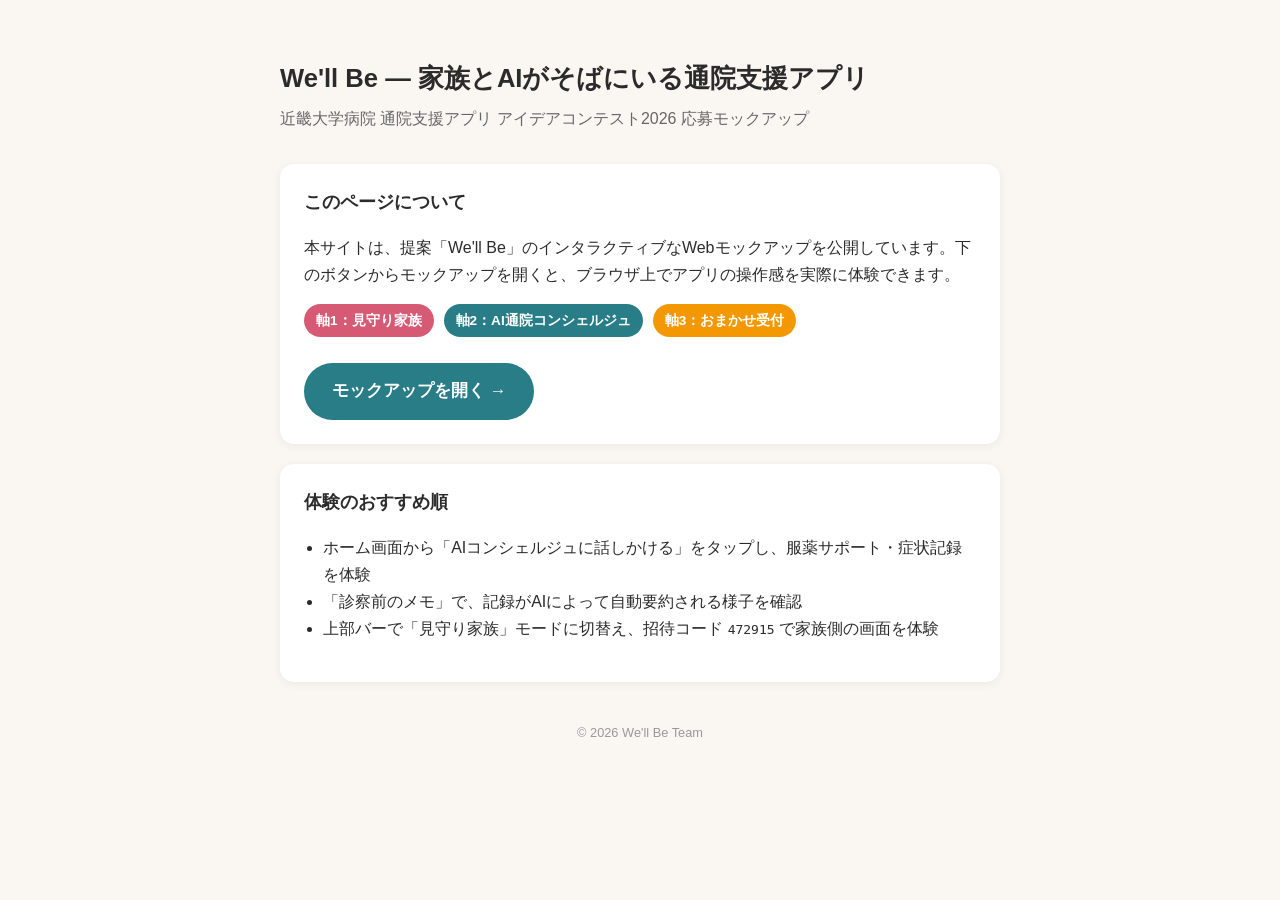
==== index.html @ ca3ece4c "Restructure repo root and add landing page Move app files out of the duplicated well-be-mockup-main/" ====
<!DOCTYPE html>
<html lang="ja">
<head>
<meta charset="UTF-8">
<meta name="viewport" content="width=device-width, initial-scale=1.0">
<title>We'll Be ― 通院支援アプリ モックアップ</title>
<style>
  :root {
    --orange: #F39800;
    --orange-d: #E88B00;
    --teal: #287D87;
    --teal-d: #1F6E78;
    --pink: #D65A73;
    --ink: #2B2B2B;
    --bg: #FAF7F2;
  }
  * { box-sizing: border-box; }
  body {
    margin: 0;
    font-family: "Hiragino Sans", "Yu Gothic", sans-serif;
    background: var(--bg);
    color: var(--ink);
    line-height: 1.7;
  }
  .wrap { max-width: 760px; margin: 0 auto; padding: 40px 20px 60px; }
  h1 { font-size: 1.6rem; margin-bottom: 4px; }
  .sub { color: #666; margin-top: 0; margin-bottom: 32px; }
  .card {
    background: #fff;
    border-radius: 14px;
    padding: 24px;
    margin-bottom: 20px;
    box-shadow: 0 2px 10px rgba(0,0,0,.06);
  }
  .card h2 { margin-top: 0; font-size: 1.1rem; }
  .cta {
    display: inline-block;
    margin-top: 10px;
    padding: 14px 28px;
    background: var(--teal);
    color: #fff;
    border-radius: 999px;
    text-decoration: none;
    font-weight: 700;
    font-size: 1.05rem;
  }
  .cta:hover { background: var(--teal-d); }
  ul { padding-left: 1.2em; }
  .axis { display: flex; gap: 10px; margin: 16px 0; flex-wrap: wrap; }
  .axis span {
    font-size: .85rem;
    padding: 5px 12px;
    border-radius: 999px;
    color: #fff;
    font-weight: 600;
  }
  .axis .a1 { background: var(--pink); }
  .axis .a2 { background: var(--teal); }
  .axis .a3 { background: var(--orange); }
  footer { text-align: center; color: #999; font-size: .8rem; margin-top: 40px; }
</style>
</head>
<body>
<div class="wrap">
  <h1>We'll Be ― 家族とAIがそばにいる通院支援アプリ</h1>
  <p class="sub">近畿大学病院 通院支援アプリ アイデアコンテスト2026 応募モックアップ</p>

  <div class="card">
    <h2>このページについて</h2>
    <p>本サイトは、提案「We'll Be」のインタラクティブなWebモックアップを公開しています。下のボタンからモックアップを開くと、ブラウザ上でアプリの操作感を実際に体験できます。</p>
    <div class="axis">
      <span class="a1">軸1：見守り家族</span>
      <span class="a2">軸2：AI通院コンシェルジュ</span>
      <span class="a3">軸3：おまかせ受付</span>
    </div>
    <a class="cta" href="app/">モックアップを開く →</a>
  </div>

  <div class="card">
    <h2>体験のおすすめ順</h2>
    <ul>
      <li>ホーム画面から「AIコンシェルジュに話しかける」をタップし、服薬サポート・症状記録を体験</li>
      <li>「診察前のメモ」で、記録がAIによって自動要約される様子を確認</li>
      <li>上部バーで「見守り家族」モードに切替え、招待コード <code>472915</code> で家族側の画面を体験</li>
    </ul>
  </div>

  <footer>&copy; 2026 We'll Be Team</footer>
</div>
</body>
</html>
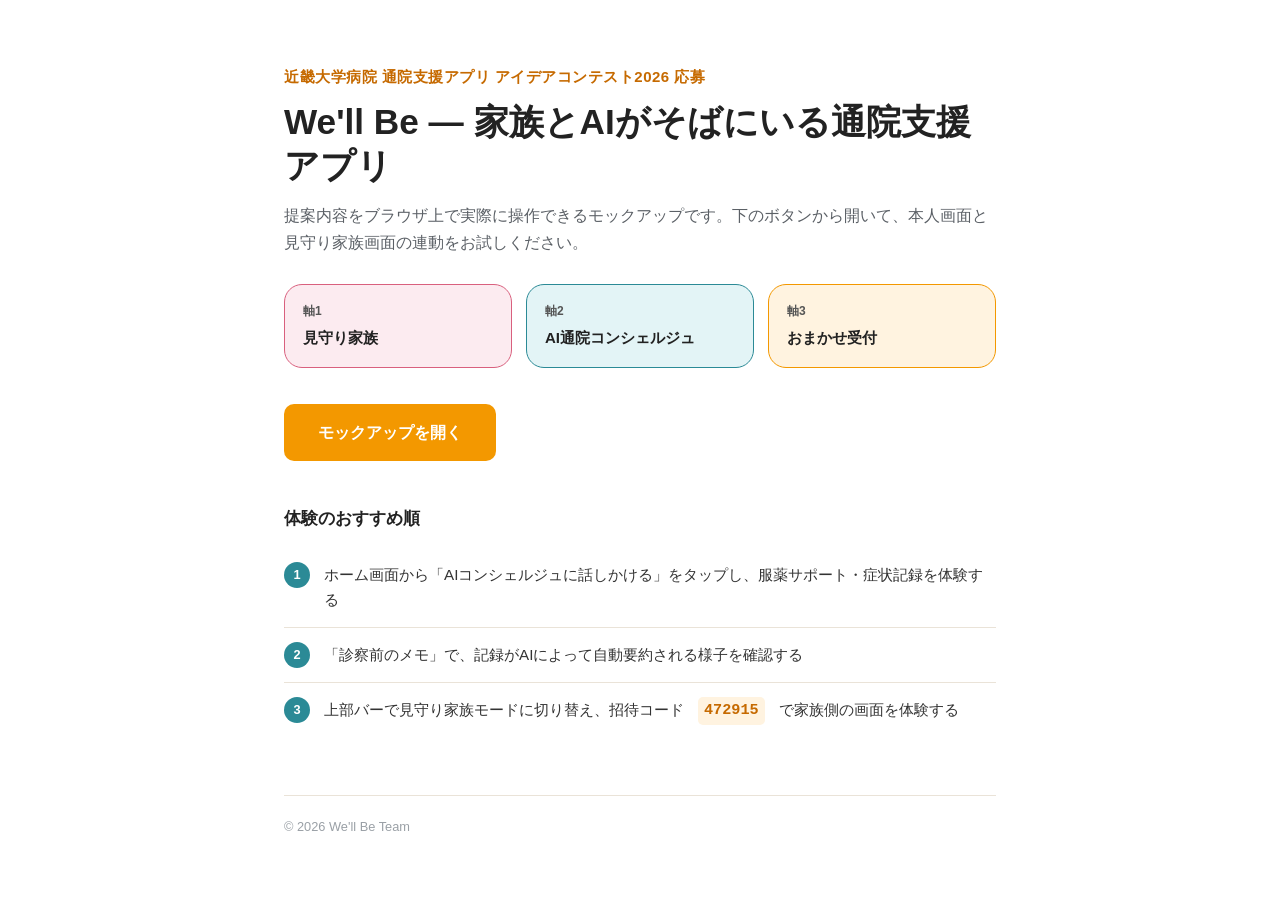
==== commit 07c24239: "Restyle landing page to match slide design Switch to white background, Yu Gothic, and the orange/tea" ====
--- a/index.html
+++ b/index.html
@@ -6,84 +6,122 @@
 <title>We'll Be ― 通院支援アプリ モックアップ</title>
 <style>
   :root {
-    --orange: #F39800;
-    --orange-d: #E88B00;
-    --teal: #287D87;
-    --teal-d: #1F6E78;
-    --pink: #D65A73;
-    --ink: #2B2B2B;
-    --bg: #FAF7F2;
+    --ink:#222; --sub:#5b6066;
+    --orange:#F39800; --orange-d:#C66A00; --orange-l:#FFF3E0;
+    --teal:#2B8A96; --teal-d:#1F6672; --teal-l:#E3F4F6;
+    --pink:#D9607E; --pink-d:#B03E5B; --pink-l:#FCEBF0;
+    --line:#EAE3D8;
   }
-  * { box-sizing: border-box; }
+  * { box-sizing: border-box; margin: 0; padding: 0; }
   body {
-    margin: 0;
-    font-family: "Hiragino Sans", "Yu Gothic", sans-serif;
-    background: var(--bg);
+    font-family: "Yu Gothic Medium","Yu Gothic","Hiragino Kaku Gothic ProN","Meiryo",sans-serif;
     color: var(--ink);
+    background: #fff;
     line-height: 1.7;
   }
-  .wrap { max-width: 760px; margin: 0 auto; padding: 40px 20px 60px; }
-  h1 { font-size: 1.6rem; margin-bottom: 4px; }
-  .sub { color: #666; margin-top: 0; margin-bottom: 32px; }
-  .card {
-    background: #fff;
-    border-radius: 14px;
-    padding: 24px;
-    margin-bottom: 20px;
-    box-shadow: 0 2px 10px rgba(0,0,0,.06);
+  .wrap { max-width: 760px; margin: 0 auto; padding: 64px 24px 80px; }
+
+  .eyebrow { font-size: 15px; font-weight: 700; letter-spacing: .5px; color: var(--orange-d); }
+  h1 { font-size: 2.2rem; font-weight: 700; line-height: 1.25; margin-top: 10px; }
+  .lead { font-size: 1rem; color: var(--sub); margin-top: 14px; }
+
+  .axisrow { display: flex; gap: 14px; margin: 28px 0 36px; flex-wrap: wrap; }
+  .axiscard {
+    flex: 1; min-width: 160px;
+    border-radius: 18px; padding: 16px 18px;
   }
-  .card h2 { margin-top: 0; font-size: 1.1rem; }
+  .axiscard .n { font-size: 12px; font-weight: 700; color: #555; margin-bottom: 4px; }
+  .axiscard .t { font-size: 15px; font-weight: 700; color: #222; }
+  .axiscard.c1 { background: var(--pink-l); border: 1px solid var(--pink); }
+  .axiscard.c2 { background: var(--teal-l); border: 1px solid var(--teal); }
+  .axiscard.c3 { background: var(--orange-l); border: 1px solid var(--orange); }
+
+  .cta-row { margin-bottom: 40px; }
   .cta {
     display: inline-block;
-    margin-top: 10px;
-    padding: 14px 28px;
+    padding: 15px 34px;
+    background: var(--orange);
+    color: #fff;
+    border-radius: 10px;
+    text-decoration: none;
+    font-weight: 700;
+    font-size: 1rem;
+  }
+  .cta:hover { background: var(--orange-d); }
+
+  h2 { font-size: 1.05rem; font-weight: 700; margin-bottom: 14px; }
+  .steps { list-style: none; counter-reset: s; }
+  .steps li {
+    counter-increment: s;
+    display: flex; gap: 14px;
+    padding: 14px 0;
+    border-top: 1px solid var(--line);
+    font-size: .95rem; color: #333;
+  }
+  .steps li:first-child { border-top: none; }
+  .steps li::before {
+    content: counter(s);
+    flex-shrink: 0;
+    width: 26px; height: 26px;
+    border-radius: 50%;
     background: var(--teal);
     color: #fff;
-    border-radius: 999px;
-    text-decoration: none;
+    font-size: .8rem; font-weight: 700;
+    display: flex; align-items: center; justify-content: center;
+  }
+  .steps code {
+    background: var(--orange-l);
+    color: var(--orange-d);
+    padding: 1px 6px;
+    border-radius: 5px;
     font-weight: 700;
-    font-size: 1.05rem;
   }
-  .cta:hover { background: var(--teal-d); }
-  ul { padding-left: 1.2em; }
-  .axis { display: flex; gap: 10px; margin: 16px 0; flex-wrap: wrap; }
-  .axis span {
-    font-size: .85rem;
-    padding: 5px 12px;
-    border-radius: 999px;
-    color: #fff;
-    font-weight: 600;
+
+  section { margin-top: 44px; }
+  footer {
+    margin-top: 56px;
+    padding-top: 20px;
+    border-top: 1px solid var(--line);
+    font-size: .8rem; color: #9aa0a6;
   }
-  .axis .a1 { background: var(--pink); }
-  .axis .a2 { background: var(--teal); }
-  .axis .a3 { background: var(--orange); }
-  footer { text-align: center; color: #999; font-size: .8rem; margin-top: 40px; }
 </style>
 </head>
 <body>
 <div class="wrap">
+
+  <div class="eyebrow">近畿大学病院 通院支援アプリ アイデアコンテスト2026 応募</div>
   <h1>We'll Be ― 家族とAIがそばにいる通院支援アプリ</h1>
-  <p class="sub">近畿大学病院 通院支援アプリ アイデアコンテスト2026 応募モックアップ</p>
+  <p class="lead">
+    提案内容をブラウザ上で実際に操作できるモックアップです。下のボタンから開いて、本人画面と見守り家族画面の連動をお試しください。
+  </p>
 
-  <div class="card">
-    <h2>このページについて</h2>
-    <p>本サイトは、提案「We'll Be」のインタラクティブなWebモックアップを公開しています。下のボタンからモックアップを開くと、ブラウザ上でアプリの操作感を実際に体験できます。</p>
-    <div class="axis">
-      <span class="a1">軸1：見守り家族</span>
-      <span class="a2">軸2：AI通院コンシェルジュ</span>
-      <span class="a3">軸3：おまかせ受付</span>
+  <div class="axisrow">
+    <div class="axiscard c1">
+      <div class="n">軸1</div>
+      <div class="t">見守り家族</div>
     </div>
-    <a class="cta" href="app/">モックアップを開く →</a>
+    <div class="axiscard c2">
+      <div class="n">軸2</div>
+      <div class="t">AI通院コンシェルジュ</div>
+    </div>
+    <div class="axiscard c3">
+      <div class="n">軸3</div>
+      <div class="t">おまかせ受付</div>
+    </div>
   </div>
 
-  <div class="card">
+  <div class="cta-row">
+    <a class="cta" href="app/">モックアップを開く</a>
+  </div>
+
+  <section>
     <h2>体験のおすすめ順</h2>
-    <ul>
-      <li>ホーム画面から「AIコンシェルジュに話しかける」をタップし、服薬サポート・症状記録を体験</li>
-      <li>「診察前のメモ」で、記録がAIによって自動要約される様子を確認</li>
-      <li>上部バーで「見守り家族」モードに切替え、招待コード <code>472915</code> で家族側の画面を体験</li>
-    </ul>
-  </div>
+    <ol class="steps">
+      <li>ホーム画面から「AIコンシェルジュに話しかける」をタップし、服薬サポート・症状記録を体験する</li>
+      <li>「診察前のメモ」で、記録がAIによって自動要約される様子を確認する</li>
+      <li>上部バーで見守り家族モードに切り替え、招待コード <code>472915</code> で家族側の画面を体験する</li>
+    </ol>
+  </section>
 
   <footer>&copy; 2026 We'll Be Team</footer>
 </div>
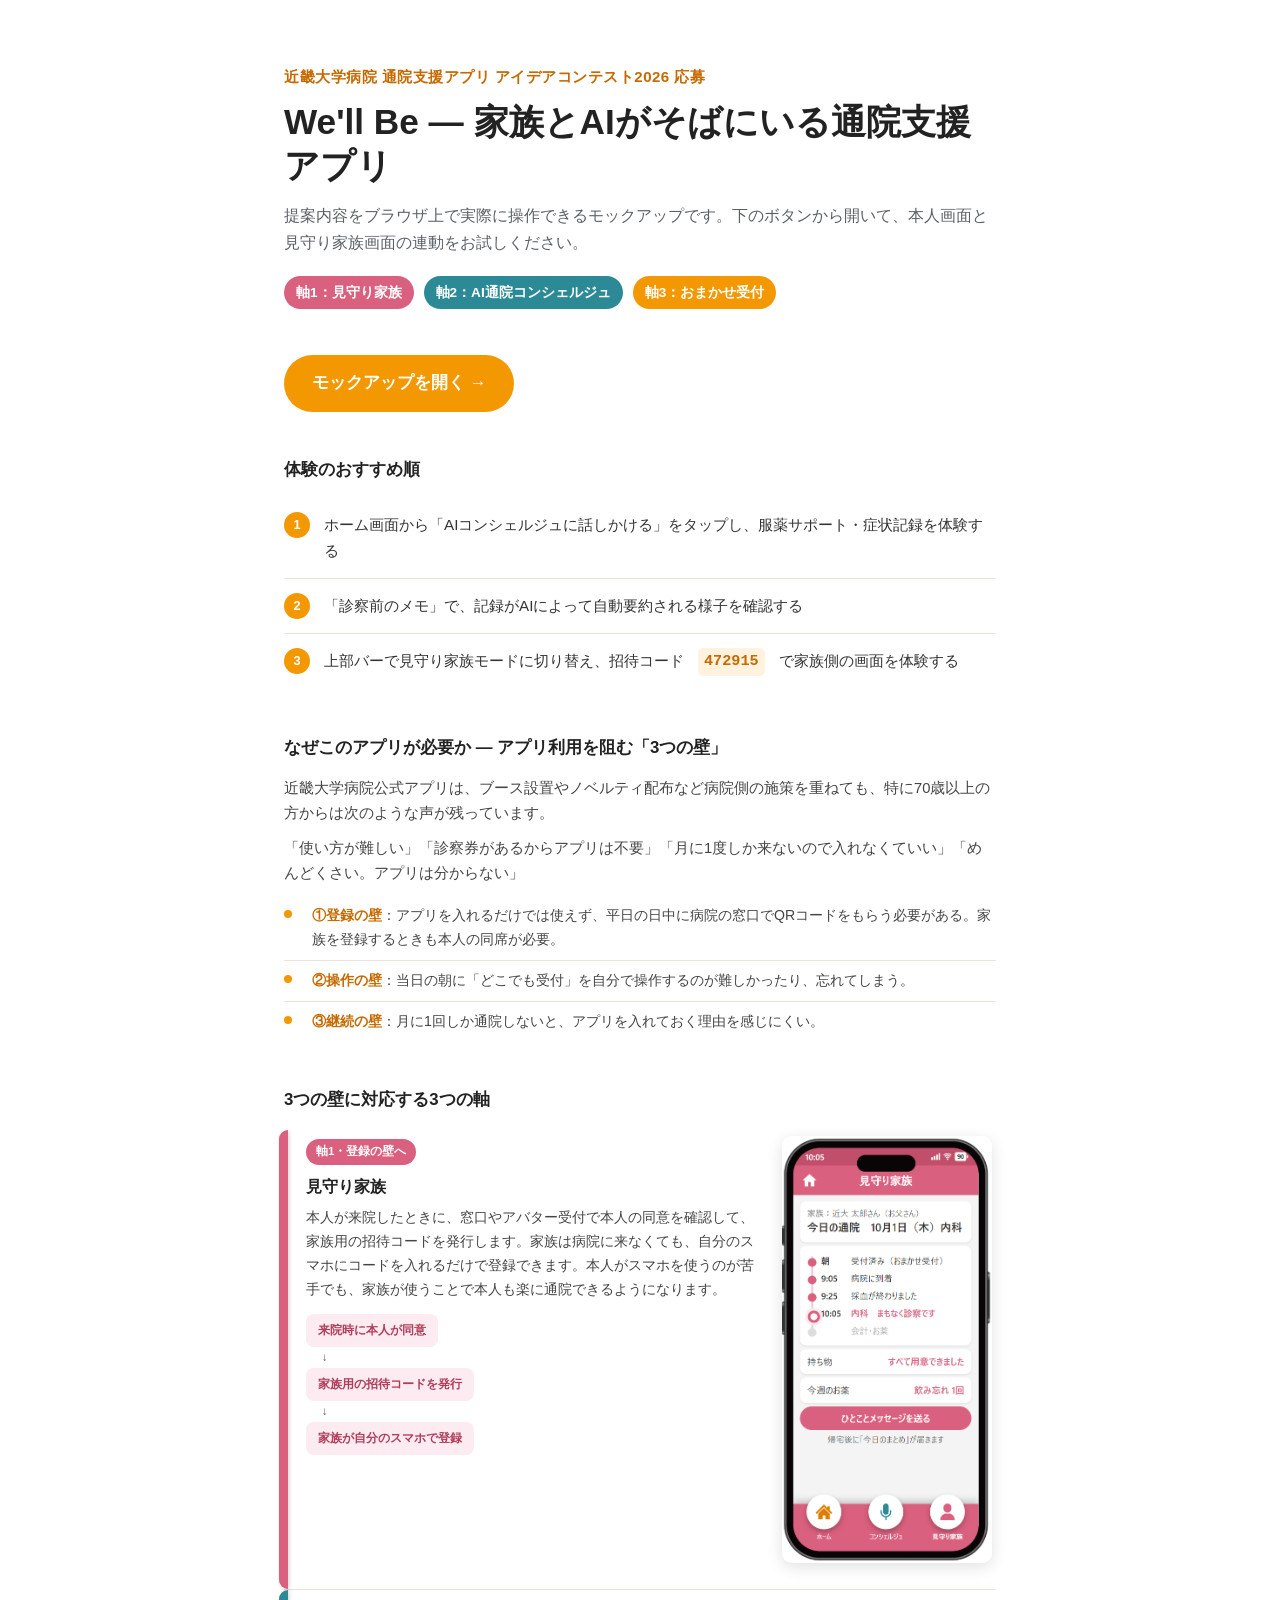
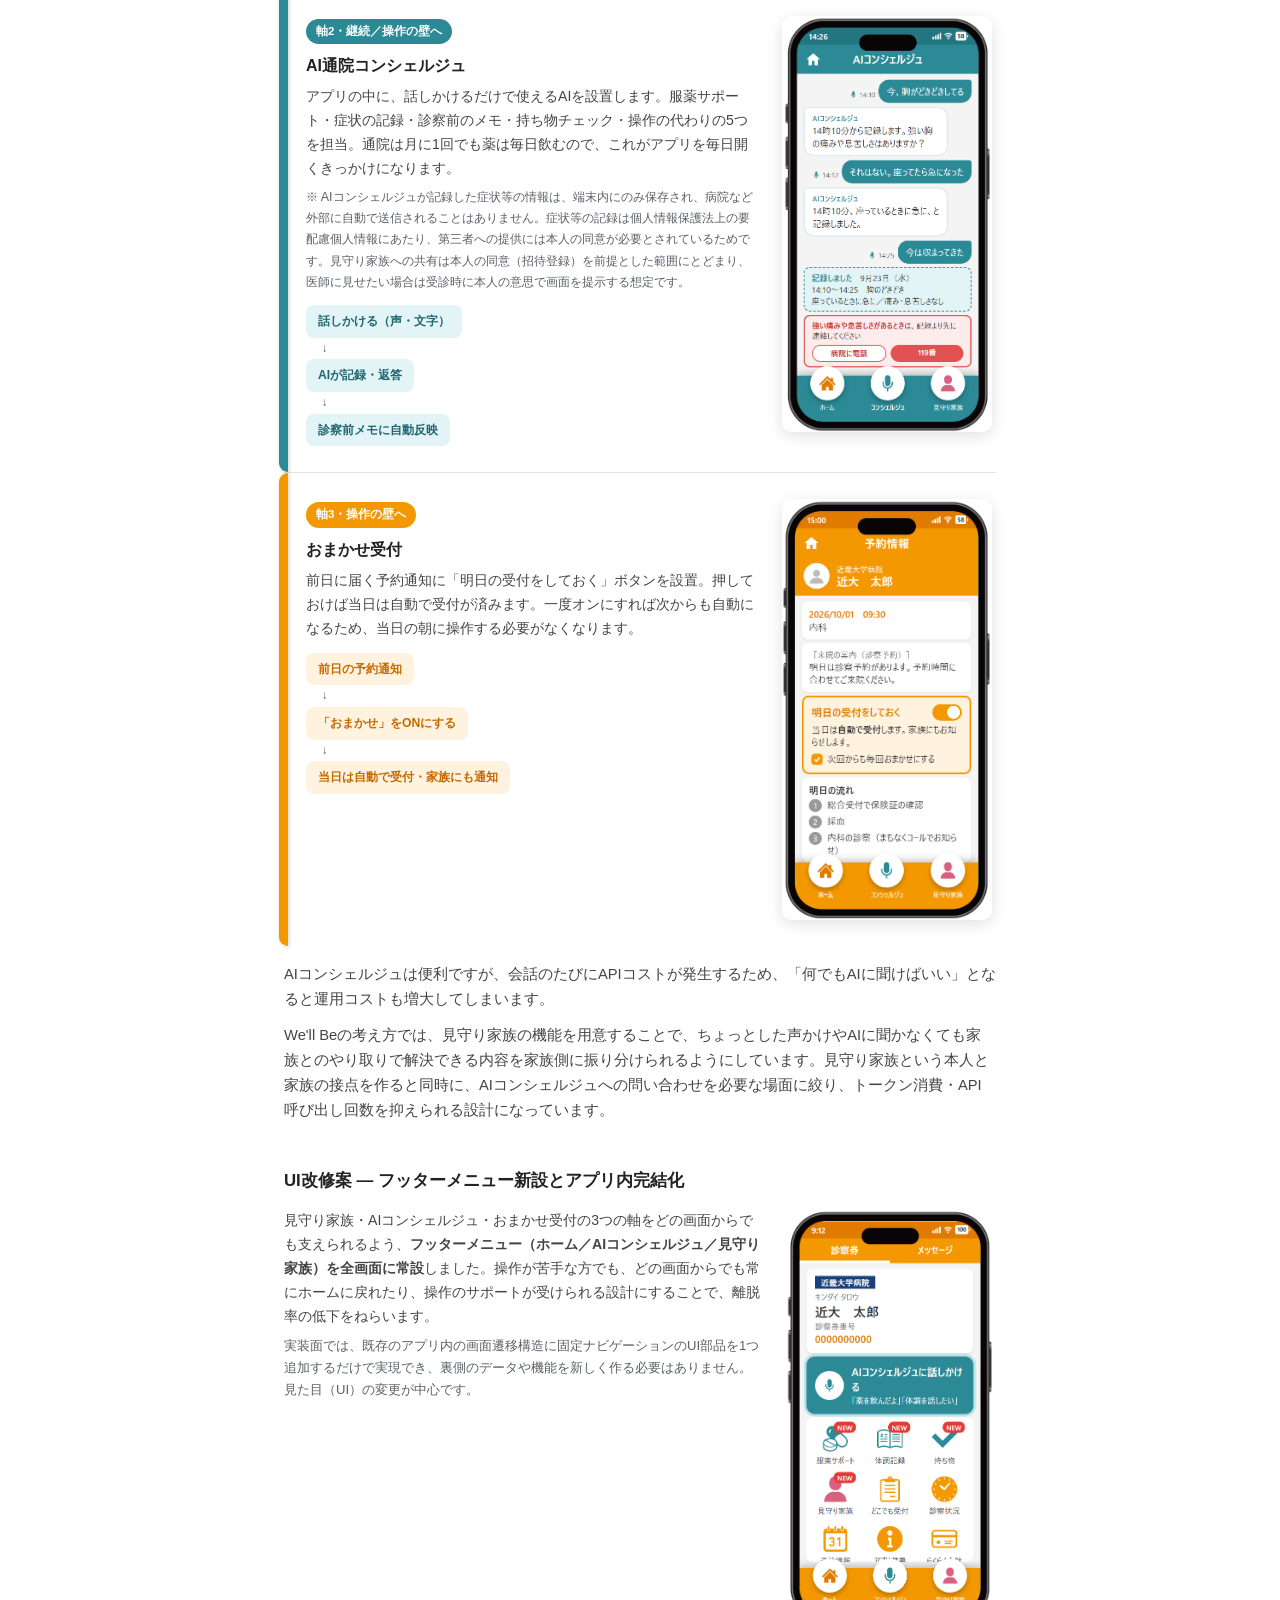
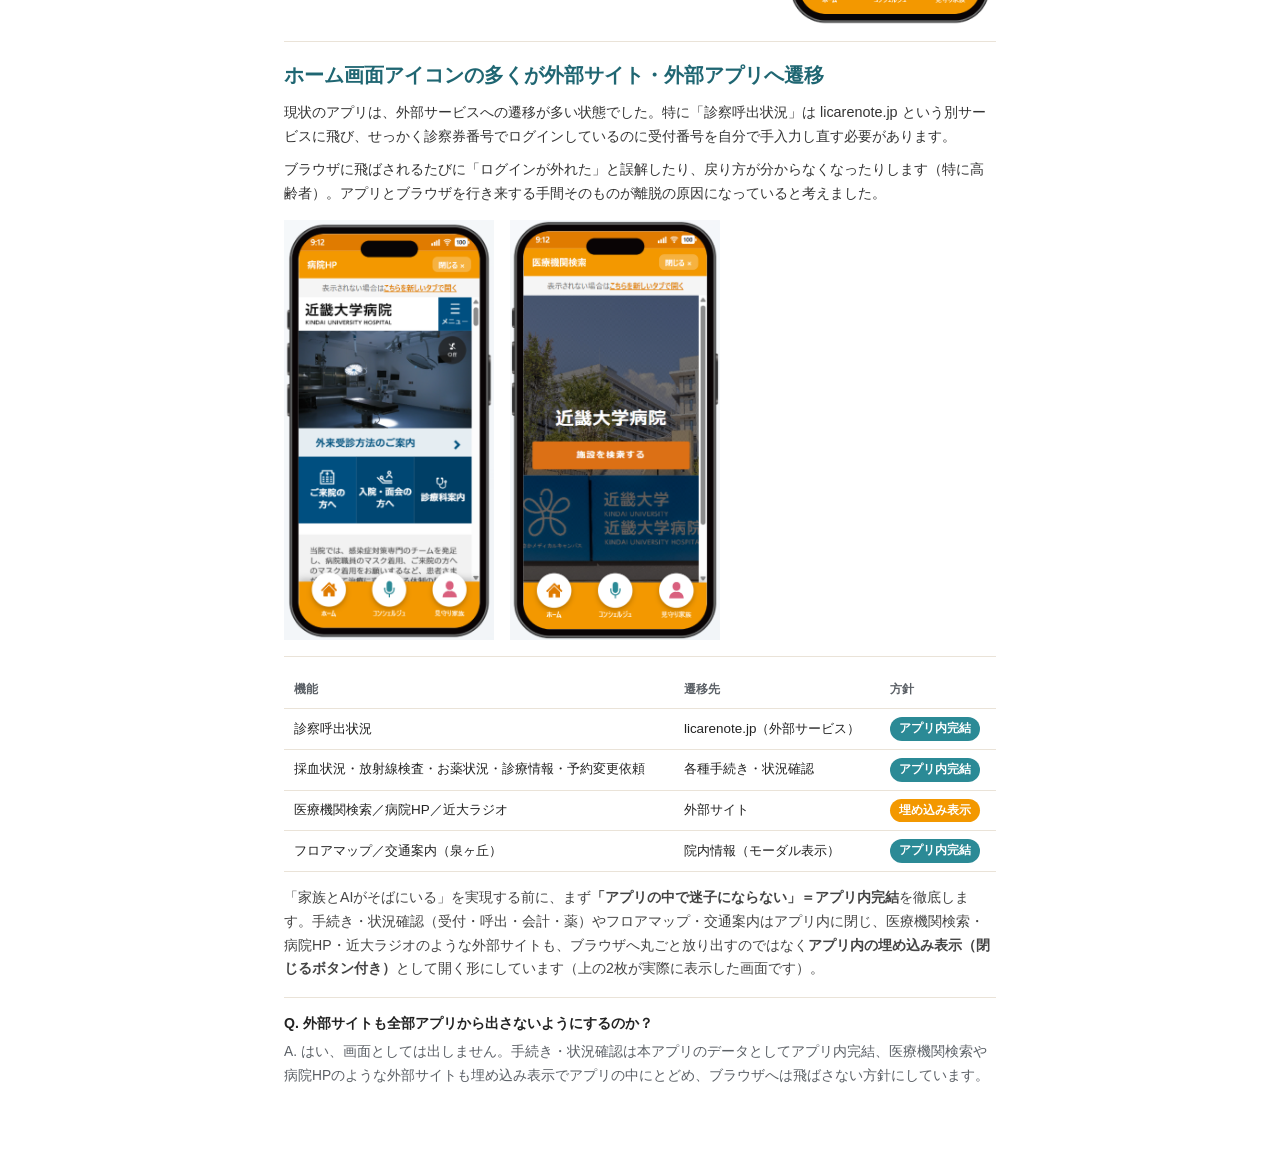
==== commit 587dc093: "AIコンシェルジュ・見守り家族のUI刷新とデザインシステム整備 - AI設定を管理者限定（?admin=1 + パスワード）に分離し、声の設定は一般公開 - VOICEVOX複数話者対応、再生の競合・" ====
--- a/index.html
+++ b/index.html
@@ -13,6 +13,7 @@
     --line:#EAE3D8;
   }
   * { box-sizing: border-box; margin: 0; padding: 0; }
+  html { background: #fff; }
   body {
     font-family: "Yu Gothic Medium","Yu Gothic","Hiragino Kaku Gothic ProN","Meiryo",sans-serif;
     color: var(--ink);
@@ -25,27 +26,29 @@
   h1 { font-size: 2.2rem; font-weight: 700; line-height: 1.25; margin-top: 10px; }
   .lead { font-size: 1rem; color: var(--sub); margin-top: 14px; }
 
-  .axisrow { display: flex; gap: 14px; margin: 28px 0 36px; flex-wrap: wrap; }
-  .axiscard {
-    flex: 1; min-width: 160px;
-    border-radius: 18px; padding: 16px 18px;
-  }
-  .axiscard .n { font-size: 12px; font-weight: 700; color: #555; margin-bottom: 4px; }
-  .axiscard .t { font-size: 15px; font-weight: 700; color: #222; }
-  .axiscard.c1 { background: var(--pink-l); border: 1px solid var(--pink); }
-  .axiscard.c2 { background: var(--teal-l); border: 1px solid var(--teal); }
-  .axiscard.c3 { background: var(--orange-l); border: 1px solid var(--orange); }
+  .axis { display: flex; gap: 10px; margin: 20px 0 36px; flex-wrap: wrap; }
+  .axis span {
+    font-size: .85rem;
+    padding: 5px 12px;
+    border-radius: 999px;
+    color: #fff;
+    font-weight: 600;
+  }
+  .axis .a1 { background: var(--pink); }
+  .axis .a2 { background: var(--teal); }
+  .axis .a3 { background: var(--orange); }
 
   .cta-row { margin-bottom: 40px; }
   .cta {
     display: inline-block;
-    padding: 15px 34px;
+    margin-top: 10px;
+    padding: 14px 28px;
     background: var(--orange);
     color: #fff;
-    border-radius: 10px;
+    border-radius: 999px;
     text-decoration: none;
     font-weight: 700;
-    font-size: 1rem;
+    font-size: 1.05rem;
   }
   .cta:hover { background: var(--orange-d); }
 
@@ -64,7 +67,7 @@
     flex-shrink: 0;
     width: 26px; height: 26px;
     border-radius: 50%;
-    background: var(--teal);
+    background: var(--orange);
     color: #fff;
     font-size: .8rem; font-weight: 700;
     display: flex; align-items: center; justify-content: center;
@@ -78,6 +81,135 @@
   }
 
   section { margin-top: 44px; }
+
+  .problem-card p { font-size: .92rem; color: #444; margin-bottom: 10px; }
+  .problem-card p:last-child { margin-bottom: 0; }
+  .wall-list { list-style: none; margin-top: 10px; }
+  .wall-list li {
+    font-size: .88rem; color: #444;
+    padding: 8px 0 8px 28px;
+    position: relative;
+    border-top: 1px solid var(--line);
+  }
+  .wall-list li:first-child { border-top: none; }
+  .wall-list b { color: var(--orange-d); }
+  .wall-list li::before {
+    content: "";
+    position: absolute; left: 0; top: 14px;
+    width: 8px; height: 8px;
+    border-radius: 50%;
+    background: var(--orange);
+  }
+
+  .axis-cards { display: flex; flex-direction: column; margin-top: 16px; }
+  .axis-card {
+    position: relative;
+    padding: 26px 4px 26px 22px;
+    border-bottom: 1px solid var(--line);
+    display: flex;
+    gap: 22px;
+    align-items: flex-start;
+  }
+  .axis-card:first-child { padding-top: 6px; }
+  .axis-card:last-child { border-bottom: none; }
+  .axis-card::before {
+    content: "";
+    position: absolute;
+    left: -5px;
+    top: 0;
+    bottom: 0;
+    width: 9px;
+    border-radius: 999px 0 0 999px;
+    box-shadow: 1px 1px 4px rgba(0,0,0,.18);
+  }
+  .axis-card.c1::before { background: var(--pink); }
+  .axis-card.c2::before { background: var(--teal); }
+  .axis-card.c3::before { background: var(--orange); }
+  .axis-card .axis-text { flex: 1; min-width: 0; }
+  .axis-card .tag {
+    display: inline-block;
+    font-size: .72rem; font-weight: 700;
+    padding: 3px 10px; border-radius: 999px;
+    color: #fff; margin-bottom: 8px;
+  }
+  .axis-card.c1 .tag { background: var(--pink); }
+  .axis-card.c2 .tag { background: var(--teal); }
+  .axis-card.c3 .tag { background: var(--orange); }
+  .axis-card h3 { font-size: 1rem; margin-bottom: 6px; }
+  .axis-card p { font-size: .88rem; color: #444; margin-bottom: 6px; }
+  .axis-flow { margin-top: 12px; display: flex; flex-direction: column; align-items: flex-start; }
+  .axis-flow-step {
+    font-size: .76rem;
+    font-weight: 700;
+    padding: 6px 12px;
+    border-radius: 8px;
+    background: #f6f5f2;
+    color: var(--ink);
+  }
+  .axis-flow-arrow { font-size: .72rem; color: var(--sub); padding: 1px 0 1px 16px; }
+  .axis-card.c1 .axis-flow-step { background: var(--pink-l); color: var(--pink-d); }
+  .axis-card.c2 .axis-flow-step { background: var(--teal-l); color: var(--teal-d); }
+  .axis-card.c3 .axis-flow-step { background: var(--orange-l); color: var(--orange-d); }
+  .axis-card .shot {
+    max-width: 210px;
+    width: 100%;
+    border-radius: 10px;
+    box-shadow: 0 4px 16px rgba(0,0,0,.12);
+    display: block;
+    flex-shrink: 0;
+  }
+  @media (max-width: 720px) {
+    .axis-card { flex-direction: column; align-items: stretch; }
+    .axis-card .shot { max-width: 100%; margin-top: 10px; }
+  }
+  .footer-feature-row { display: flex; gap: 22px; align-items: flex-start; margin-top: 4px; }
+  .footer-feature-text { flex: 1; min-width: 0; }
+  .footer-feature-row .shot { max-width: 210px; flex-shrink: 0; }
+  @media (max-width: 720px) {
+    .footer-feature-row { flex-direction: column; align-items: stretch; }
+    .footer-feature-row .shot { max-width: 100%; }
+  }
+  .twin-shot-row { display: flex; gap: 16px; margin-top: 14px; flex-wrap: wrap; }
+  .twin-shot-row .shot { max-width: 210px; flex-shrink: 0; margin-top: 0; }
+  .axis-card p.quote {
+    font-size: .82rem; color: var(--sub);
+    background: #f8f7f4; border-radius: 8px;
+    padding: 8px 10px; margin-top: 8px;
+  }
+
+  .finding-box {
+    border-top: 1px solid var(--line);
+    border-bottom: 1px solid var(--line);
+    padding: 16px 0;
+    margin-top: 16px;
+  }
+  .finding-box .big { font-size: 1.25rem; font-weight: 800; color: var(--teal-d); }
+  .finding-box p { font-size: .9rem; color: #333; margin-top: 8px; }
+
+  .link-table { width: 100%; border-collapse: collapse; margin-top: 14px; font-size: .84rem; }
+  .link-table th, .link-table td {
+    text-align: left; padding: 8px 10px;
+    border-bottom: 1px solid var(--line);
+  }
+  .link-table th { color: var(--sub); font-weight: 700; font-size: .78rem; }
+  .link-table .pill {
+    display: inline-block; font-size: .72rem; font-weight: 700;
+    padding: 2px 9px; border-radius: 999px; color: #fff;
+    white-space: nowrap;
+  }
+  .link-table td:last-child { white-space: nowrap; }
+  .link-table .pill.in { background: var(--teal); }
+  .link-table .pill.embed { background: var(--orange); }
+  .link-table .pill.out { background: #9aa0a6; }
+
+  .qa-box {
+    margin-top: 16px;
+    border-top: 1px solid var(--line);
+    padding-top: 14px;
+  }
+  .qa-box .q { font-weight: 700; font-size: .88rem; color: var(--ink); margin-bottom: 4px; }
+  .qa-box .a { font-size: .86rem; color: var(--sub); }
+
   footer {
     margin-top: 56px;
     padding-top: 20px;
@@ -95,23 +227,14 @@
     提案内容をブラウザ上で実際に操作できるモックアップです。下のボタンから開いて、本人画面と見守り家族画面の連動をお試しください。
   </p>
 
-  <div class="axisrow">
-    <div class="axiscard c1">
-      <div class="n">軸1</div>
-      <div class="t">見守り家族</div>
-    </div>
-    <div class="axiscard c2">
-      <div class="n">軸2</div>
-      <div class="t">AI通院コンシェルジュ</div>
-    </div>
-    <div class="axiscard c3">
-      <div class="n">軸3</div>
-      <div class="t">おまかせ受付</div>
-    </div>
+  <div class="axis">
+    <span class="a1">軸1：見守り家族</span>
+    <span class="a2">軸2：AI通院コンシェルジュ</span>
+    <span class="a3">軸3：おまかせ受付</span>
   </div>
 
   <div class="cta-row">
-    <a class="cta" href="app/">モックアップを開く</a>
+    <a class="cta" href="app/">モックアップを開く →</a>
   </div>
 
   <section>
@@ -123,7 +246,122 @@
     </ol>
   </section>
 
-  <footer>&copy; 2026 We'll Be Team</footer>
-</div>
+  <section>
+    <h2>なぜこのアプリが必要か ― アプリ利用を阻む「3つの壁」</h2>
+    <div class="problem-card">
+      <p>近畿大学病院公式アプリは、ブース設置やノベルティ配布など病院側の施策を重ねても、特に70歳以上の方からは次のような声が残っています。</p>
+      <p>「使い方が難しい」「診察券があるからアプリは不要」「月に1度しか来ないので入れなくていい」「めんどくさい。アプリは分からない」</p>
+      <ul class="wall-list">
+        <li><b>①登録の壁</b>：アプリを入れるだけでは使えず、平日の日中に病院の窓口でQRコードをもらう必要がある。家族を登録するときも本人の同席が必要。</li>
+        <li><b>②操作の壁</b>：当日の朝に「どこでも受付」を自分で操作するのが難しかったり、忘れてしまう。</li>
+        <li><b>③継続の壁</b>：月に1回しか通院しないと、アプリを入れておく理由を感じにくい。</li>
+      </ul>
+    </div>
+  </section>
+
+  <section>
+    <h2>3つの壁に対応する3つの軸</h2>
+    <div class="axis-cards">
+      <div class="axis-card c1">
+        <div class="axis-text">
+          <span class="tag">軸1・登録の壁へ</span>
+          <h3>見守り家族</h3>
+          <p>本人が来院したときに、窓口やアバター受付で本人の同意を確認して、家族用の招待コードを発行します。家族は病院に来なくても、自分のスマホにコードを入れるだけで登録できます。本人がスマホを使うのが苦手でも、家族が使うことで本人も楽に通院できるようになります。</p>
+          <div class="axis-flow">
+            <div class="axis-flow-step">来院時に本人が同意</div>
+            <div class="axis-flow-arrow">↓</div>
+            <div class="axis-flow-step">家族用の招待コードを発行</div>
+            <div class="axis-flow-arrow">↓</div>
+            <div class="axis-flow-step">家族が自分のスマホで登録</div>
+          </div>
+        </div>
+        <img class="shot" src="assets/screens/axis1-family.png" alt="見守り家族（家族のスマホ画面）">
+      </div>
+      <div class="axis-card c2">
+        <div class="axis-text">
+          <span class="tag">軸2・継続／操作の壁へ</span>
+          <h3>AI通院コンシェルジュ</h3>
+          <p>アプリの中に、話しかけるだけで使えるAIを設置します。服薬サポート・症状の記録・診察前のメモ・持ち物チェック・操作の代わりの5つを担当。通院は月に1回でも薬は毎日飲むので、これがアプリを毎日開くきっかけになります。</p>
+          <p style="font-size:.78rem;color:var(--sub);margin-top:4px;">※ AIコンシェルジュが記録した症状等の情報は、端末内にのみ保存され、病院など外部に自動で送信されることはありません。症状等の記録は個人情報保護法上の要配慮個人情報にあたり、第三者への提供には本人の同意が必要とされているためです。見守り家族への共有は本人の同意（招待登録）を前提とした範囲にとどまり、医師に見せたい場合は受診時に本人の意思で画面を提示する想定です。</p>
+          <div class="axis-flow">
+            <div class="axis-flow-step">話しかける（声・文字）</div>
+            <div class="axis-flow-arrow">↓</div>
+            <div class="axis-flow-step">AIが記録・返答</div>
+            <div class="axis-flow-arrow">↓</div>
+            <div class="axis-flow-step">診察前メモに自動反映</div>
+          </div>
+        </div>
+        <img class="shot" src="assets/screens/axis2-ai.png" alt="AI通院コンシェルジュ（症状の記録・相談画面）">
+      </div>
+      <div class="axis-card c3">
+        <div class="axis-text">
+          <span class="tag">軸3・操作の壁へ</span>
+          <h3>おまかせ受付</h3>
+          <p>前日に届く予約通知に「明日の受付をしておく」ボタンを設置。押しておけば当日は自動で受付が済みます。一度オンにすれば次からも自動になるため、当日の朝に操作する必要がなくなります。</p>
+          <div class="axis-flow">
+            <div class="axis-flow-step">前日の予約通知</div>
+            <div class="axis-flow-arrow">↓</div>
+            <div class="axis-flow-step">「おまかせ」をONにする</div>
+            <div class="axis-flow-arrow">↓</div>
+            <div class="axis-flow-step">当日は自動で受付・家族にも通知</div>
+          </div>
+        </div>
+        <img class="shot" src="assets/screens/axis3-omakase.png" alt="おまかせ受付（予約情報画面）">
+      </div>
+    </div>
+    <div class="problem-card" style="margin-top:16px;">
+      <p>AIコンシェルジュは便利ですが、会話のたびにAPIコストが発生するため、「何でもAIに聞けばいい」となると運用コストも増大してしまいます。</p>
+      <p>We'll Beの考え方では、見守り家族の機能を用意することで、ちょっとした声かけやAIに聞かなくても家族とのやり取りで解決できる内容を家族側に振り分けられるようにしています。見守り家族という本人と家族の接点を作ると同時に、AIコンシェルジュへの問い合わせを必要な場面に絞り、トークン消費・API呼び出し回数を抑えられる設計になっています。</p>
+    </div>
+  </section>
+
+  <section>
+    <h2>UI改修案 ― フッターメニュー新設とアプリ内完結化</h2>
+
+    <div class="footer-feature-row">
+      <div class="footer-feature-text">
+        <p style="font-size:.88rem;color:#444;">
+          見守り家族・AIコンシェルジュ・おまかせ受付の3つの軸をどの画面からでも支えられるよう、<b>フッターメニュー（ホーム／AIコンシェルジュ／見守り家族）を全画面に常設</b>しました。操作が苦手な方でも、どの画面からでも常にホームに戻れたり、操作のサポートが受けられる設計にすることで、離脱率の低下をねらいます。
+        </p>
+        <p style="font-size:.82rem;color:var(--sub);margin-top:6px;">
+          実装面では、既存のアプリ内の画面遷移構造に固定ナビゲーションのUI部品を1つ追加するだけで実現でき、裏側のデータや機能を新しく作る必要はありません。見た目（UI）の変更が中心です。
+        </p>
+      </div>
+      <img class="shot" src="assets/screens/home.png" alt="新設したフッターメニュー（ホーム画面）">
+    </div>
+
+    <div class="finding-box" style="margin-top:16px;">
+      <div class="big">ホーム画面アイコンの多くが外部サイト・外部アプリへ遷移</div>
+      <p>現状のアプリは、外部サービスへの遷移が多い状態でした。特に「診察呼出状況」は licarenote.jp という別サービスに飛び、せっかく診察券番号でログインしているのに受付番号を自分で手入力し直す必要があります。</p>
+      <p>ブラウザに飛ばされるたびに「ログインが外れた」と誤解したり、戻り方が分からなくなったりします（特に高齢者）。アプリとブラウザを行き来する手間そのものが離脱の原因になっていると考えました。</p>
+      <div class="twin-shot-row">
+        <img class="shot" src="assets/screens/病院HP.png" alt="病院HPをアプリ内の埋め込み表示で開いた画面">
+        <img class="shot" src="assets/screens/医療機関検索.png" alt="医療機関検索をアプリ内の埋め込み表示で開いた画面">
+      </div>
+    </div>
+
+    <table class="link-table">
+      <thead>
+        <tr><th>機能</th><th>遷移先</th><th>方針</th></tr>
+      </thead>
+      <tbody>
+        <tr><td>診察呼出状況</td><td>licarenote.jp（外部サービス）</td><td><span class="pill in">アプリ内完結</span></td></tr>
+        <tr><td>採血状況・放射線検査・お薬状況・診療情報・予約変更依頼</td><td>各種手続き・状況確認</td><td><span class="pill in">アプリ内完結</span></td></tr>
+        <tr><td>医療機関検索／病院HP／近大ラジオ</td><td>外部サイト</td><td><span class="pill embed">埋め込み表示</span></td></tr>
+        <tr><td>フロアマップ／交通案内（泉ヶ丘）</td><td>院内情報（モーダル表示）</td><td><span class="pill in">アプリ内完結</span></td></tr>
+      </tbody>
+    </table>
+
+    <p style="font-size:.88rem;color:#444;margin-top:14px;">
+      「家族とAIがそばにいる」を実現する前に、まず<b>「アプリの中で迷子にならない」＝アプリ内完結</b>を徹底します。手続き・状況確認（受付・呼出・会計・薬）やフロアマップ・交通案内はアプリ内に閉じ、医療機関検索・病院HP・近大ラジオのような外部サイトも、ブラウザへ丸ごと放り出すのではなく<b>アプリ内の埋め込み表示（閉じるボタン付き）</b>として開く形にしています（上の2枚が実際に表示した画面です）。
+    </p>
+
+    <div class="qa-box">
+      <div class="q">Q. 外部サイトも全部アプリから出さないようにするのか？</div>
+      <div class="a">A. はい、画面としては出しません。手続き・状況確認は本アプリのデータとしてアプリ内完結、医療機関検索や病院HPのような外部サイトも埋め込み表示でアプリの中にとどめ、ブラウザへは飛ばさない方針にしています。</div>
+    </div>
+  </section>
+
+  </div>
 </body>
 </html>
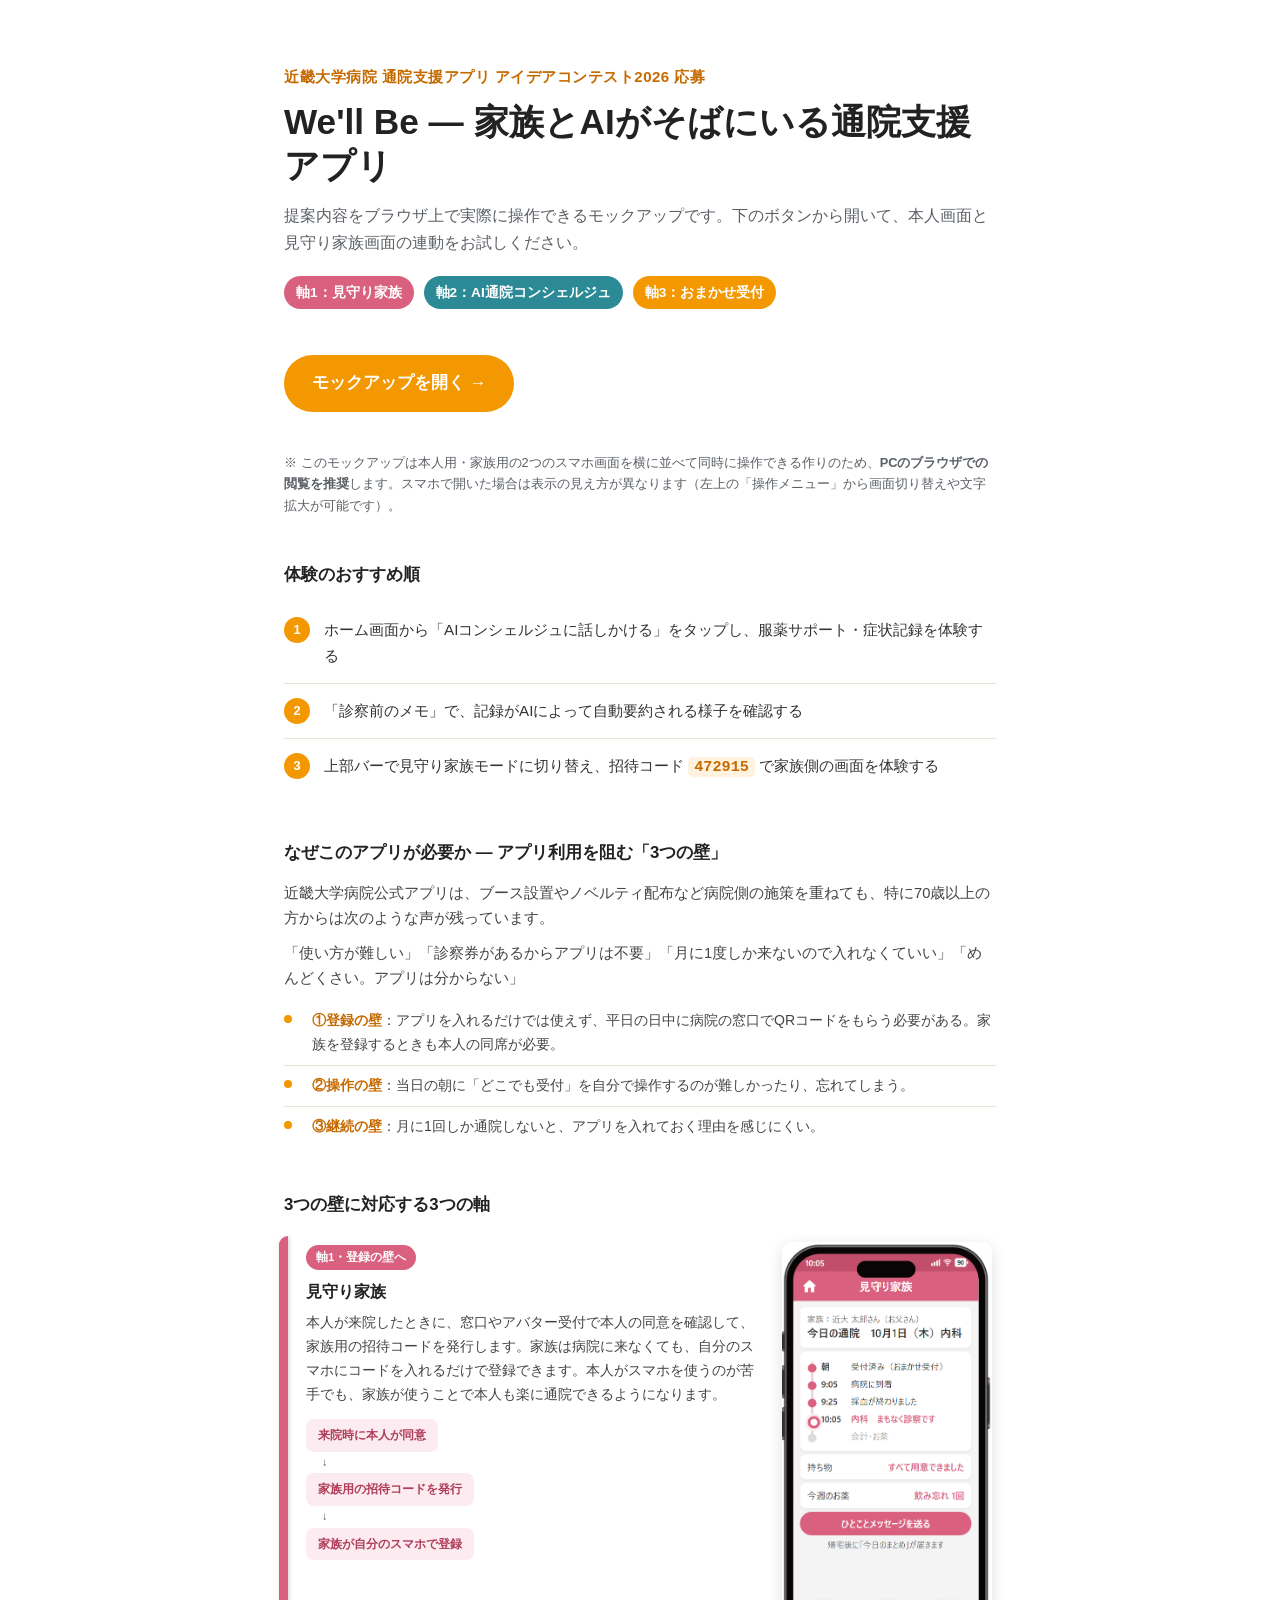
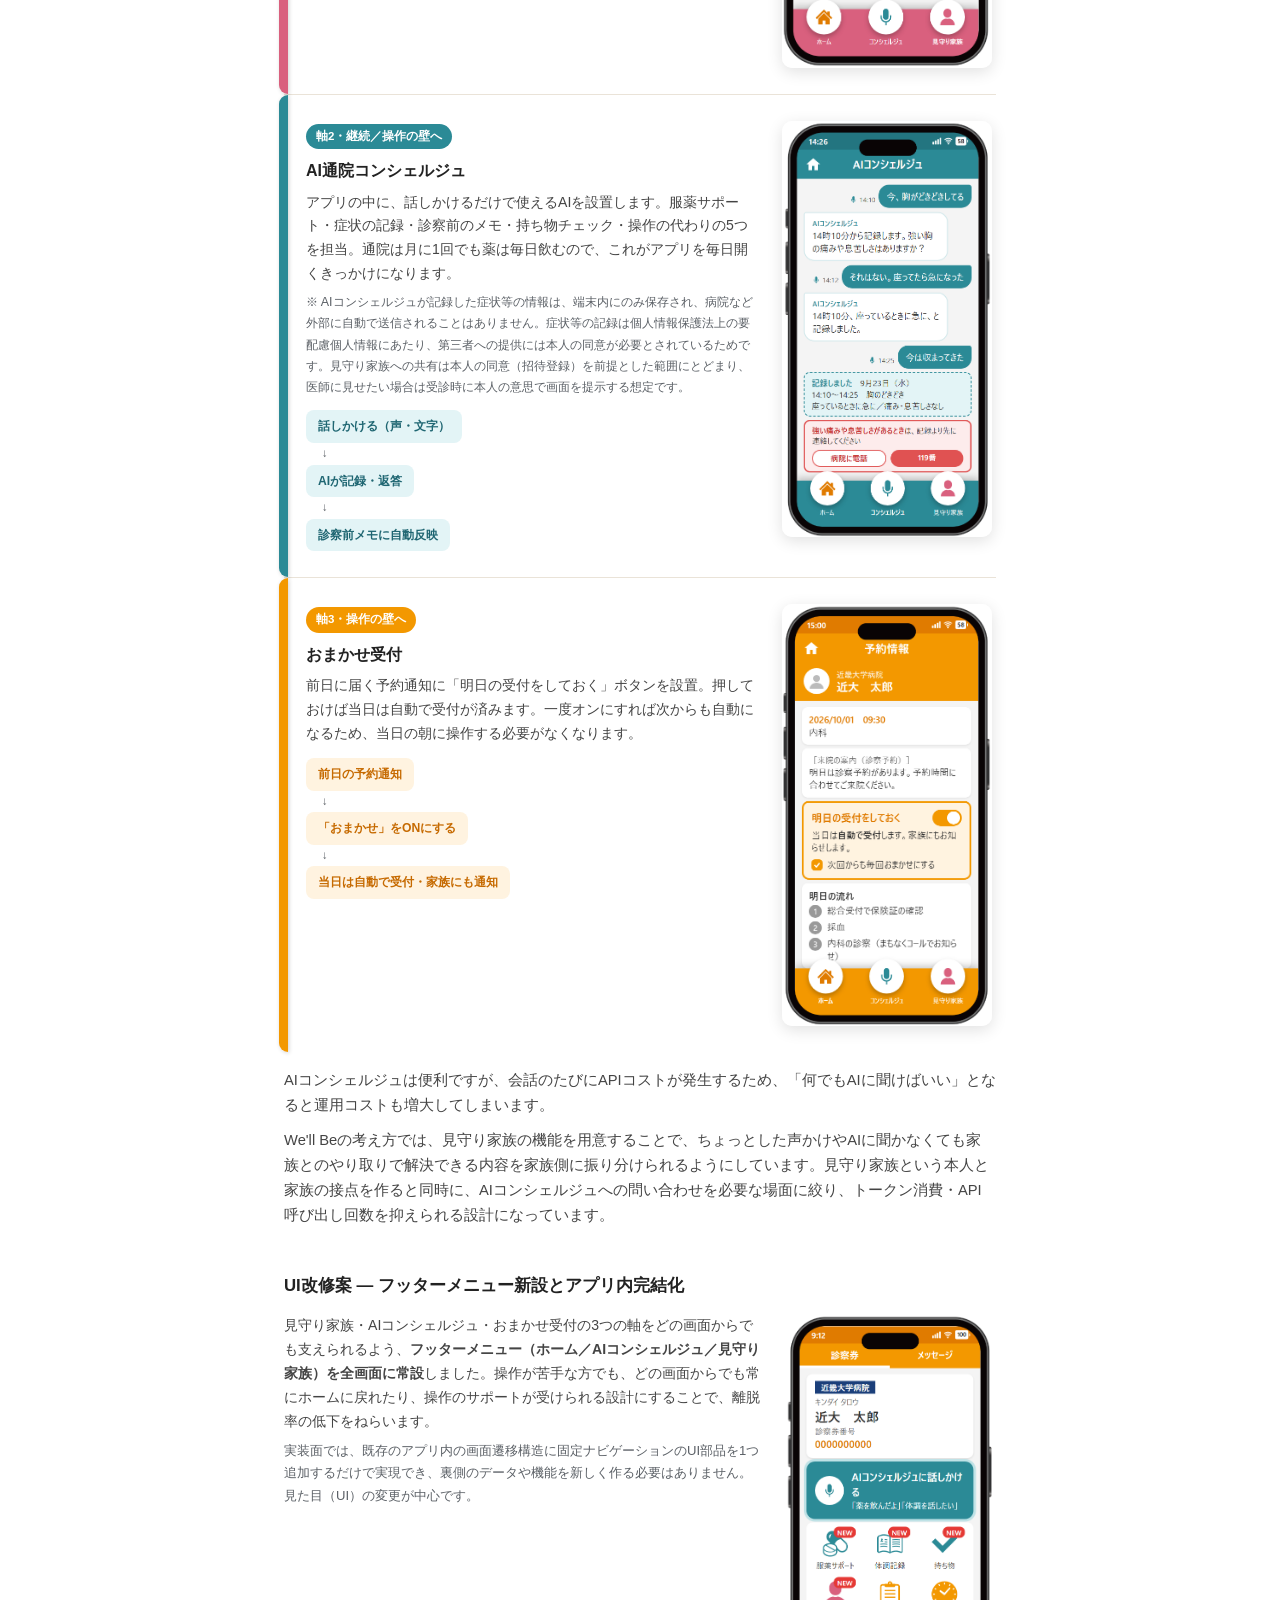
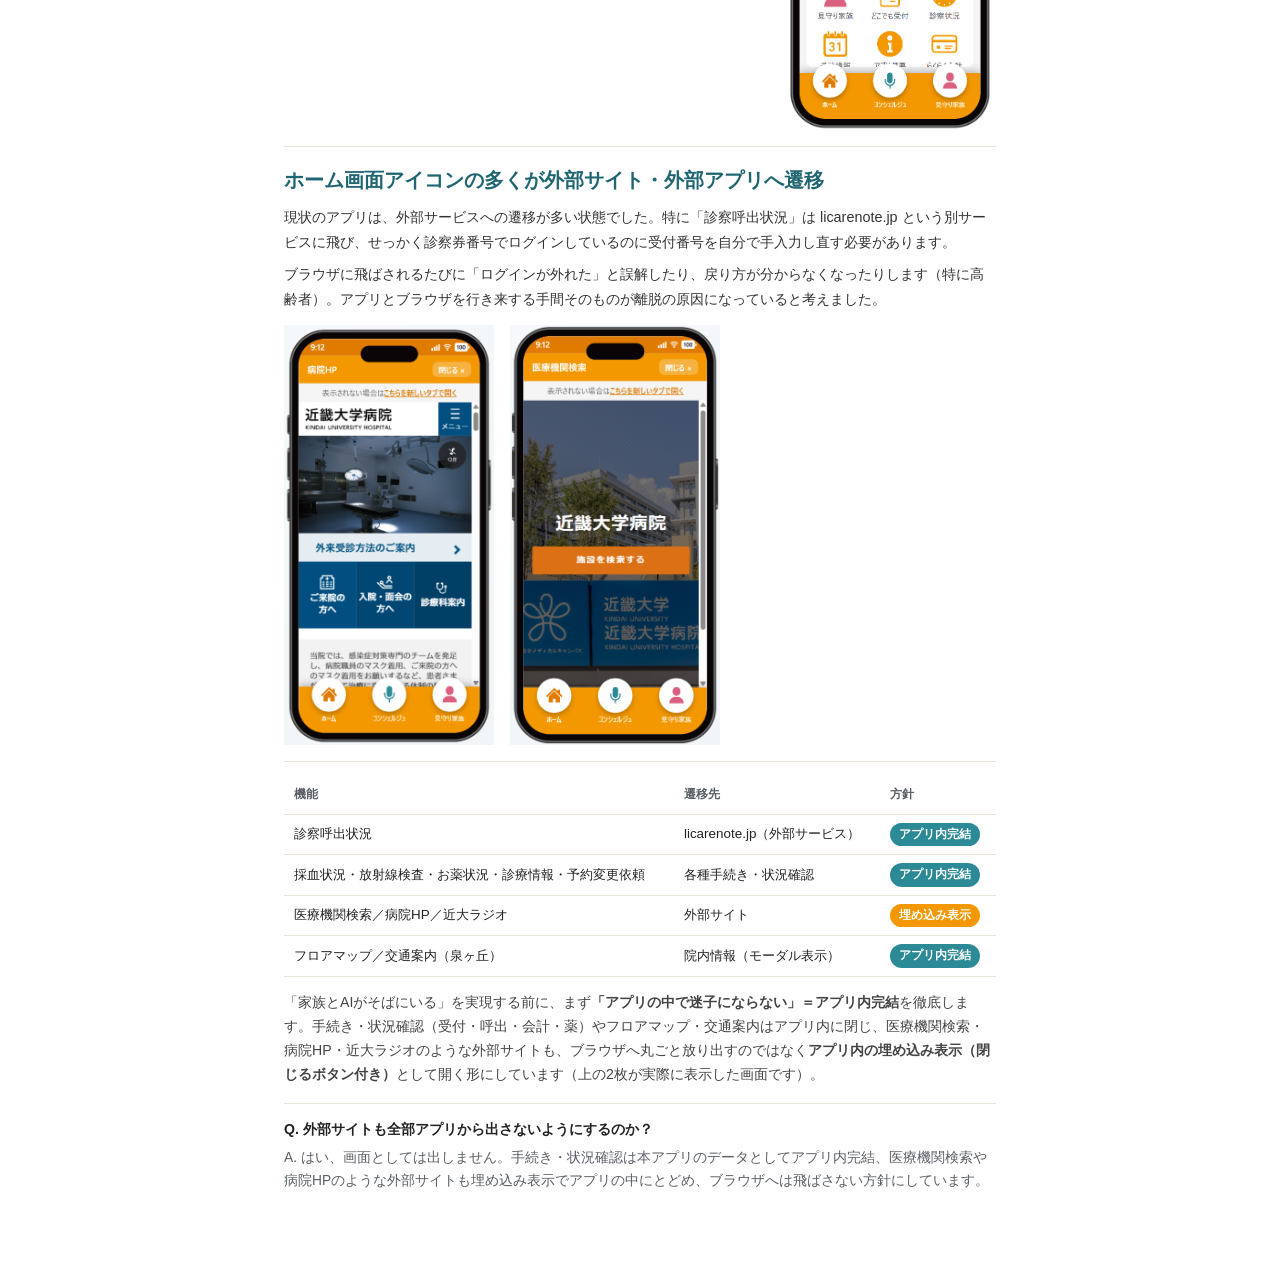
==== commit fdd37bec: "概要ページの招待コード表示とPC推奨の案内を修正 - flexレイアウトのli直下にあった<code>がブロック化され、ハイライト   背景が行全体に伸びていた不具合を修正（テキストをspanで囲んで" ====
--- a/index.html
+++ b/index.html
@@ -236,13 +236,16 @@
   <div class="cta-row">
     <a class="cta" href="app/">モックアップを開く →</a>
   </div>
+  <p style="font-size:.8rem;color:var(--sub);margin-top:8px;">
+    ※ このモックアップは本人用・家族用の2つのスマホ画面を横に並べて同時に操作できる作りのため、<b>PCのブラウザでの閲覧を推奨</b>します。スマホで開いた場合は表示の見え方が異なります（左上の「操作メニュー」から画面切り替えや文字拡大が可能です）。
+  </p>
 
   <section>
     <h2>体験のおすすめ順</h2>
     <ol class="steps">
-      <li>ホーム画面から「AIコンシェルジュに話しかける」をタップし、服薬サポート・症状記録を体験する</li>
-      <li>「診察前のメモ」で、記録がAIによって自動要約される様子を確認する</li>
-      <li>上部バーで見守り家族モードに切り替え、招待コード <code>472915</code> で家族側の画面を体験する</li>
+      <li><span>ホーム画面から「AIコンシェルジュに話しかける」をタップし、服薬サポート・症状記録を体験する</span></li>
+      <li><span>「診察前のメモ」で、記録がAIによって自動要約される様子を確認する</span></li>
+      <li><span>上部バーで見守り家族モードに切り替え、招待コード <code>472915</code> で家族側の画面を体験する</span></li>
     </ol>
   </section>
 
